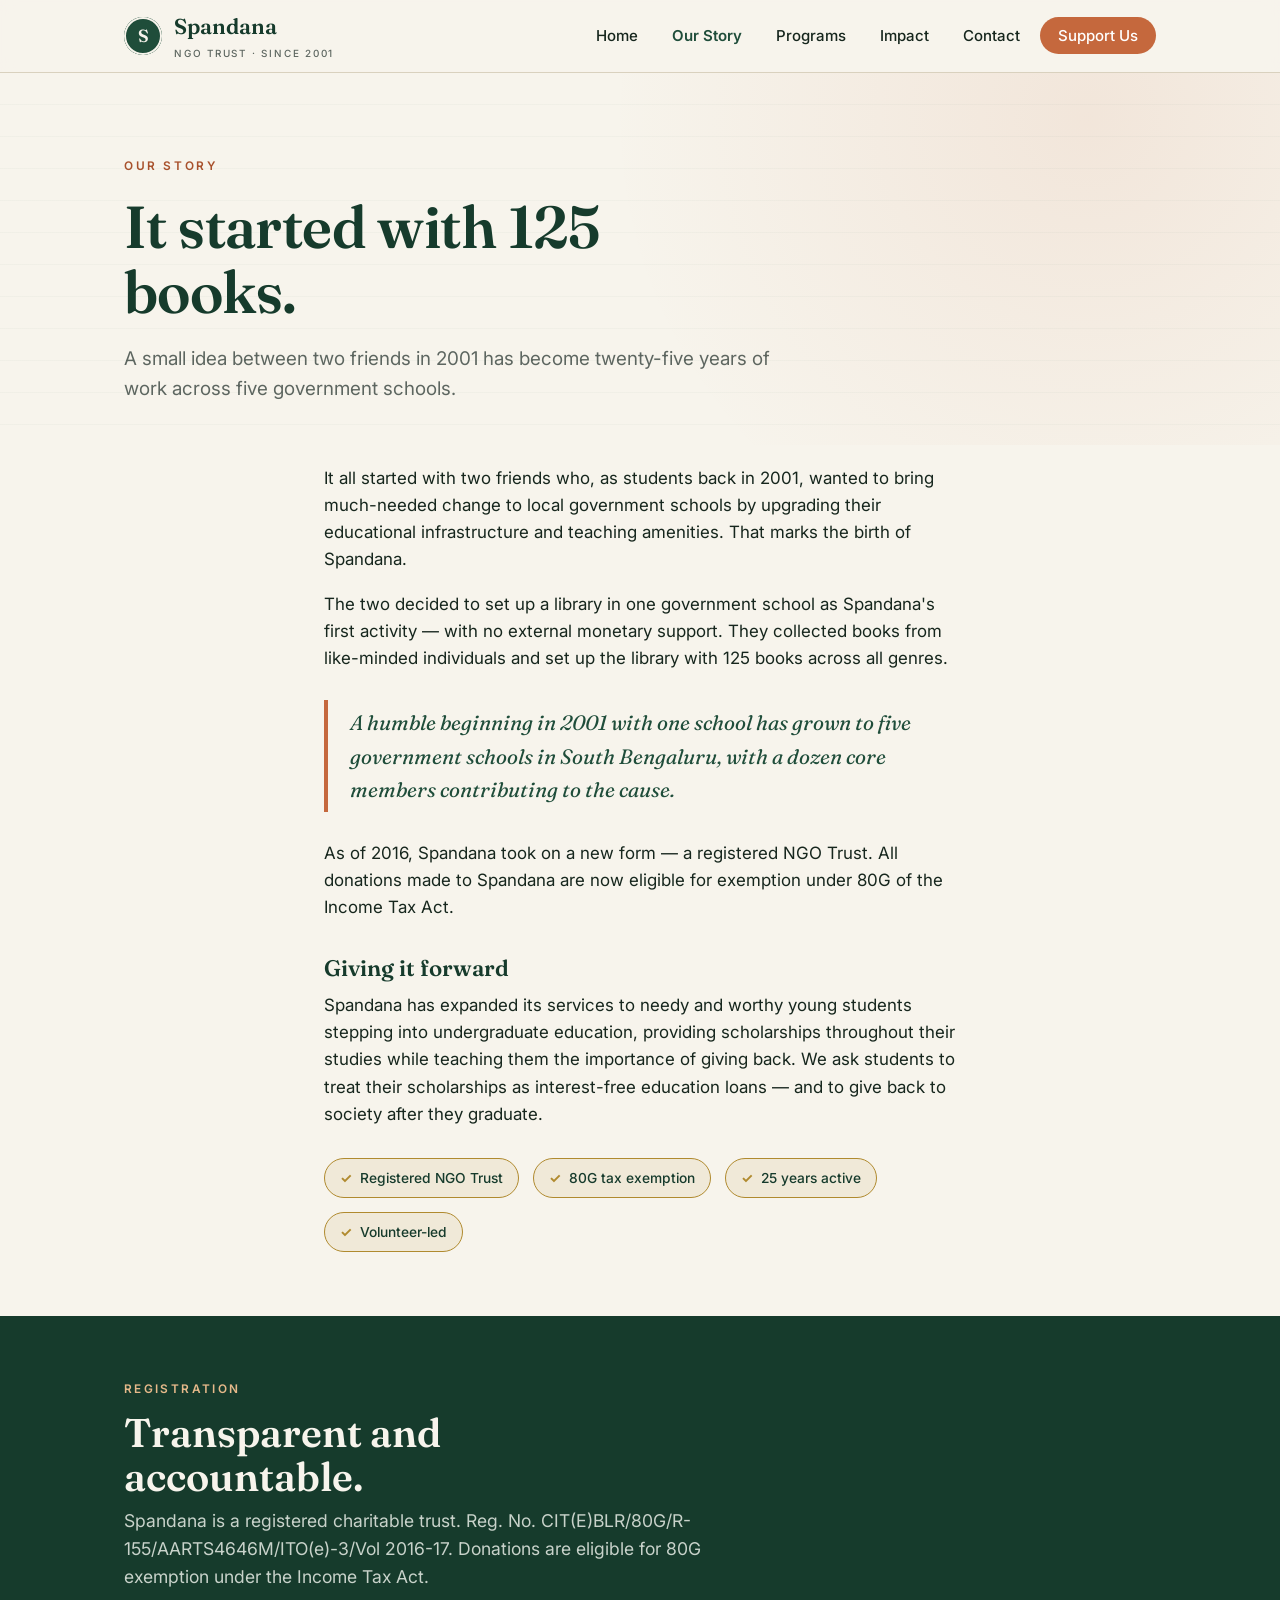
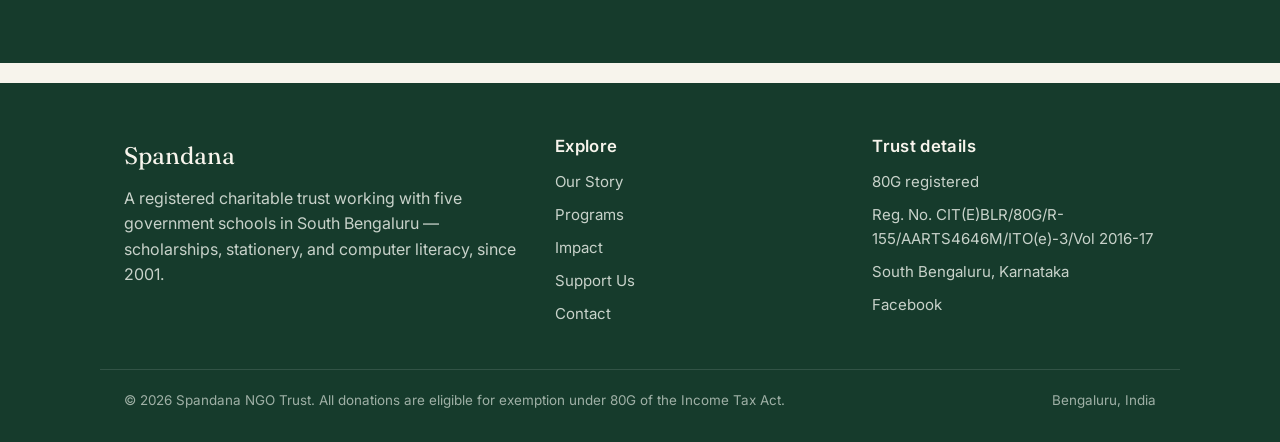
==== about.html @ 344b81bb "Add files via upload" ====
<!doctype html>
<html lang="en">
<head>
<meta charset="utf-8">
<meta name="viewport" content="width=device-width,initial-scale=1">
<title>Our Story — Spandana NGO Trust</title>
<meta name="description" content="Spandana began in 2001 when two friends set up a library of 125 books in a government school. Twenty-five years on, it works across five schools in South Bengaluru.">
<link rel="canonical" href="https://www.spandana.ngo/about.html">
<meta property="og:type" content="website">
<meta property="og:title" content="Our Story — Spandana NGO Trust">
<meta property="og:description" content="Spandana began in 2001 when two friends set up a library of 125 books in a government school. Twenty-five years on, it works across five schools in South Bengaluru.">
<meta property="og:url" content="https://www.spandana.ngo/about.html">
<meta property="og:site_name" content="Spandana NGO Trust">
<meta name="twitter:card" content="summary_large_image">
<link rel="preconnect" href="https://fonts.googleapis.com">
<link rel="preconnect" href="https://fonts.gstatic.com" crossorigin>
<link href="https://fonts.googleapis.com/css2?family=Fraunces:opsz,wght@9..144,500;9..144,600;9..144,600&family=Inter:wght@400;500;600&display=swap" rel="stylesheet">
<link rel="stylesheet" href="css/style.css">
<script type="application/ld+json">
{
  "@context":"https://schema.org",
  "@type":"NGO",
  "name":"Spandana NGO Trust",
  "alternateName":"Spandana",
  "url":"https://www.spandana.ngo",
  "foundingDate":"2001",
  "description":"Spandana is a registered charitable trust supporting underprivileged students in five government schools in South Bengaluru through scholarships, stationery, and computer literacy programs since 2001.",
  "areaServed":{"@type":"Place","name":"South Bengaluru, Karnataka, India"},
  "knowsAbout":["Education","Scholarships","Computer Literacy","Government Schools"],
  "address":{"@type":"PostalAddress","addressLocality":"Bengaluru","addressRegion":"Karnataka","addressCountry":"IN"}
}
</script>
<!-- Cloudflare Web Analytics: paste your token snippet here before going live -->
</head>
<body>
<a class="skip" href="#main">Skip to content</a><header class="site-head">
  <div class="wrap nav">
    <a class="brand" href="index.html">
      <span class="mark" aria-hidden="true">S</span>
      <span>Spandana<small>NGO Trust · since 2001</small></span>
    </a>
    <button class="burger" aria-label="Menu" aria-expanded="false" aria-controls="menu">☰</button>
    <ul class="menu" id="menu">
      <li><a href="index.html">Home</a></li>
      <li><a href="about.html" class="active">Our Story</a></li>
      <li><a href="programs.html">Programs</a></li>
      <li><a href="impact.html">Impact</a></li>
      <li><a href="contact.html">Contact</a></li>
      <li><a class="give" href="support.html">Support Us</a></li>
    </ul>
  </div>
</header><main id="main"><section class="hero" style="padding-bottom:40px">
  <div class="wrap">
    <p class="eyebrow">Our Story</p>
    <h1>It started with 125 books.</h1>
    <p class="lead">A small idea between two friends in 2001 has become twenty-five years of work across five government schools.</p>
  </div>
</section>

<section style="padding-top:20px">
  <div class="wrap prose">
    <p>It all started with two friends who, as students back in 2001, wanted to bring much-needed change to local government schools by upgrading their educational infrastructure and teaching amenities. That marks the birth of Spandana.</p>
    <p>The two decided to set up a library in one government school as Spandana's first activity — with no external monetary support. They collected books from like-minded individuals and set up the library with 125 books across all genres.</p>
    <div class="pull">A humble beginning in 2001 with one school has grown to five government schools in South Bengaluru, with a dozen core members contributing to the cause.</div>
    <p>As of 2016, Spandana took on a new form — a registered NGO Trust. All donations made to Spandana are now eligible for exemption under 80G of the Income Tax Act.</p>
    <h3>Giving it forward</h3>
    <p>Spandana has expanded its services to needy and worthy young students stepping into undergraduate education, providing scholarships throughout their studies while teaching them the importance of giving back. We ask students to treat their scholarships as interest-free education loans — and to give back to society after they graduate.</p>

    <div class="marks">
      <span class="mark-chip">Registered NGO Trust</span>
      <span class="mark-chip">80G tax exemption</span>
      <span class="mark-chip">25 years active</span>
      <span class="mark-chip">Volunteer-led</span>
    </div>
  </div>
</section>

<section class="ink-bg">
  <div class="wrap">
    <p class="section-tag">Registration</p>
    <h2 class="title">Transparent and accountable.</h2>
    <p class="lede">Spandana is a registered charitable trust. Reg. No. CIT(E)BLR/80G/R-155/AARTS4646M/ITO(e)-3/Vol 2016-17. Donations are eligible for 80G exemption under the Income Tax Act.</p>
  </div>
</section></main><footer class="site-foot">
  <div class="wrap foot-grid">
    <div>
      <div class="foot-brand">Spandana</div>
      <p>A registered charitable trust working with five government schools in South Bengaluru — scholarships, stationery, and computer literacy, since 2001.</p>
    </div>
    <div>
      <h4>Explore</h4>
      <ul>
        <li><a href="about.html">Our Story</a></li>
        <li><a href="programs.html">Programs</a></li>
        <li><a href="impact.html">Impact</a></li>
        <li><a href="support.html">Support Us</a></li>
        <li><a href="contact.html">Contact</a></li>
      </ul>
    </div>
    <div>
      <h4>Trust details</h4>
      <ul>
        <li>80G registered</li>
        <li>Reg. No. CIT(E)BLR/80G/R-155/AARTS4646M/ITO(e)-3/Vol 2016-17</li>
        <li>South Bengaluru, Karnataka</li>
        <li><a href="https://www.facebook.com/NGOSpandana/">Facebook</a></li>
      </ul>
    </div>
  </div>
  <div class="wrap foot-bottom">
    <span>© 2026 Spandana NGO Trust. All donations are eligible for exemption under 80G of the Income Tax Act.</span>
    <span>Bengaluru, India</span>
  </div>
</footer>
<script src="js/main.js"></script>
</body></html>
---- css/style.css ----
/* ===========================================================
   Spandana NGO Trust — shared styles
   Palette: ink green, chalk cream, terracotta clay, trust gold
   Display: Fraunces  |  Body: Inter
   =========================================================== */

:root{
  --ink:#16261d;
  --green:#1f4d3a;
  --green-deep:#163b2c;
  --cream:#f7f4ec;
  --cream-2:#efe9db;
  --clay:#c5683d;
  --clay-deep:#a8512c;
  --gold:#b08a2e;
  --line:#d9d1be;
  --muted:#5d6660;
  --white:#ffffff;
  --maxw:1080px;
  --r:14px;
}

*{box-sizing:border-box;margin:0;padding:0}
html{scroll-behavior:smooth}
body{
  font-family:'Inter',system-ui,-apple-system,sans-serif;
  color:var(--ink);
  background:var(--cream);
  line-height:1.6;
  -webkit-font-smoothing:antialiased;
}
h1,h2,h3,h4{font-family:'Fraunces',Georgia,serif;line-height:1.1;font-weight:600;color:var(--green-deep)}
a{color:var(--clay-deep);text-decoration:none}
a:hover{text-decoration:underline}
img{max-width:100%;display:block}
.wrap{max-width:var(--maxw);margin:0 auto;padding:0 24px}

/* ---------- skip + focus ---------- */
.skip{position:absolute;left:-999px;top:0;background:var(--green);color:#fff;padding:10px 16px;z-index:200}
.skip:focus{left:8px;top:8px}
a:focus-visible,button:focus-visible{outline:3px solid var(--clay);outline-offset:2px}

/* ---------- header ---------- */
.site-head{
  position:sticky;top:0;z-index:100;
  background:rgba(247,244,236,.92);
  backdrop-filter:blur(8px);
  border-bottom:1px solid var(--line);
}
.nav{display:flex;align-items:center;justify-content:space-between;height:72px}
.brand{display:flex;align-items:center;gap:12px;font-family:'Fraunces',serif;font-weight:600;font-size:1.35rem;color:var(--green-deep)}
.brand:hover{text-decoration:none}
.brand .mark{
  width:38px;height:38px;border-radius:50%;
  background:var(--green);color:var(--cream);
  display:grid;place-items:center;font-size:1.1rem;flex:none;
  box-shadow:inset 0 0 0 2px var(--cream),inset 0 0 0 3px var(--green);
}
.brand small{display:block;font-family:'Inter',sans-serif;font-weight:500;font-size:.62rem;letter-spacing:.18em;text-transform:uppercase;color:var(--muted);margin-top:2px}
.menu{display:flex;gap:6px;align-items:center;list-style:none}
.menu a{
  color:var(--ink);font-weight:500;font-size:.94rem;
  padding:8px 14px;border-radius:8px;
}
.menu a:hover{background:var(--cream-2);text-decoration:none}
.menu a.active{color:var(--green);font-weight:600}
.menu .give{background:var(--clay);color:#fff;padding:9px 18px;border-radius:999px}
.menu .give:hover{background:var(--clay-deep);text-decoration:none}
.burger{display:none;background:none;border:1px solid var(--line);border-radius:8px;padding:8px 10px;cursor:pointer;font-size:1.1rem}

@media(max-width:760px){
  .burger{display:block}
  .menu{
    position:absolute;top:72px;left:0;right:0;
    flex-direction:column;align-items:stretch;gap:2px;
    background:var(--cream);border-bottom:1px solid var(--line);
    padding:12px 24px 18px;display:none;
  }
  .menu.open{display:flex}
  .menu a{padding:12px 10px}
  .menu .give{text-align:center;margin-top:6px}
}

/* ---------- hero ---------- */
.hero{position:relative;padding:84px 0 72px;overflow:hidden}
.hero::before{
  content:"";position:absolute;inset:0;
  background:
    repeating-linear-gradient(transparent,transparent 31px,rgba(31,77,58,.06) 32px),
    radial-gradient(circle at 85% 12%,rgba(197,104,61,.10),transparent 42%);
  pointer-events:none;
}
.eyebrow{
  font-size:.74rem;letter-spacing:.22em;text-transform:uppercase;
  color:var(--clay-deep);font-weight:600;margin-bottom:18px;
}
.hero h1{font-size:clamp(2.3rem,5.4vw,3.7rem);max-width:16ch;letter-spacing:-.01em}
.hero p.lead{font-size:1.18rem;color:var(--muted);max-width:54ch;margin-top:20px}
.hero-cta{display:flex;gap:14px;flex-wrap:wrap;margin-top:32px}

/* founding stamp */
.stamp{
  margin-top:46px;display:inline-flex;align-items:center;gap:16px;
  border:2px dashed var(--gold);border-radius:var(--r);
  padding:14px 20px;background:rgba(176,138,46,.06);
}
.stamp b{font-family:'Fraunces',serif;font-size:2rem;color:var(--green);line-height:1}
.stamp span{font-size:.86rem;color:var(--muted);max-width:24ch}

/* ---------- buttons ---------- */
.btn{
  display:inline-block;font-weight:600;font-size:.98rem;
  padding:13px 26px;border-radius:999px;cursor:pointer;border:2px solid transparent;
  transition:transform .12s ease,background .15s ease;
}
.btn:hover{text-decoration:none;transform:translateY(-1px)}
.btn-primary{background:var(--clay);color:#fff}
.btn-primary:hover{background:var(--clay-deep)}
.btn-ghost{background:transparent;border-color:var(--green);color:var(--green)}
.btn-ghost:hover{background:var(--green);color:var(--cream)}

/* ---------- sections ---------- */
section{padding:64px 0}
.section-tag{
  font-size:.74rem;letter-spacing:.2em;text-transform:uppercase;
  color:var(--clay-deep);font-weight:600;margin-bottom:12px;
}
h2.title{font-size:clamp(1.8rem,3.8vw,2.5rem);max-width:20ch;margin-bottom:8px}
.lede{font-size:1.1rem;color:var(--muted);max-width:60ch;margin-bottom:8px}

.alt{background:var(--cream-2)}
.ink-bg{background:var(--green-deep);color:var(--cream)}
.ink-bg h2,.ink-bg h3{color:var(--cream)}
.ink-bg .section-tag{color:#e6b98a}
.ink-bg .lede{color:#c8d2ca}

/* ---------- stat band ---------- */
.stats{display:grid;grid-template-columns:repeat(4,1fr);gap:20px;margin-top:8px}
.stat{
  background:var(--cream);border:1px solid var(--line);border-radius:var(--r);
  padding:26px 20px;text-align:center;
}
.ink-bg .stat{background:rgba(255,255,255,.05);border-color:rgba(255,255,255,.14)}
.stat b{display:block;font-family:'Fraunces',serif;font-size:2.5rem;color:var(--clay);line-height:1}
.ink-bg .stat b{color:#e6975f}
.stat span{display:block;font-size:.9rem;color:var(--muted);margin-top:8px}
.ink-bg .stat span{color:#c8d2ca}
@media(max-width:680px){.stats{grid-template-columns:repeat(2,1fr)}}

/* ---------- cards ---------- */
.grid{display:grid;gap:24px;margin-top:36px}
.grid.c3{grid-template-columns:repeat(3,1fr)}
.grid.c2{grid-template-columns:repeat(2,1fr)}
@media(max-width:820px){.grid.c3,.grid.c2{grid-template-columns:1fr}}
.card{
  background:var(--cream);border:1px solid var(--line);border-radius:var(--r);
  padding:30px 26px;position:relative;
}
.card .num{
  font-family:'Fraunces',serif;font-size:.95rem;color:var(--clay);
  border:1.5px solid var(--clay);border-radius:50%;width:34px;height:34px;
  display:grid;place-items:center;margin-bottom:18px;font-weight:600;
}
.card h3{font-size:1.3rem;margin-bottom:10px}
.card p{color:var(--muted);font-size:.97rem}

/* ---------- story / prose ---------- */
.prose{max-width:68ch}
.prose p{margin-bottom:18px;font-size:1.06rem}
.prose h3{font-size:1.4rem;margin:34px 0 12px}
.pull{
  border-left:4px solid var(--clay);padding:6px 0 6px 22px;margin:28px 0;
  font-family:'Fraunces',serif;font-size:1.3rem;color:var(--green);font-style:italic;
}

/* ---------- story cards (impact) ---------- */
.story{
  background:var(--cream);border:1px solid var(--line);border-radius:var(--r);
  padding:28px;border-top:4px solid var(--clay);
}
.story h3{font-size:1.2rem;margin-bottom:6px}
.story .who{font-size:.8rem;letter-spacing:.12em;text-transform:uppercase;color:var(--clay-deep);font-weight:600;margin-bottom:14px}
.story p{color:var(--muted);font-size:.98rem}

/* ---------- support ---------- */
.support-grid{display:grid;grid-template-columns:1fr 1fr;gap:30px;margin-top:36px}
@media(max-width:820px){.support-grid{grid-template-columns:1fr}}
.panel{background:var(--cream);border:1px solid var(--line);border-radius:var(--r);padding:32px}
.panel h3{font-size:1.35rem;margin-bottom:14px}
.qr-slot{
  border:2px dashed var(--line);border-radius:var(--r);
  aspect-ratio:1;max-width:230px;display:grid;place-items:center;
  text-align:center;color:var(--muted);font-size:.85rem;padding:20px;margin:18px 0;
  background:var(--cream-2);
}
.detail{display:flex;justify-content:space-between;gap:16px;padding:11px 0;border-bottom:1px dotted var(--line);font-size:.96rem}
.detail:last-child{border-bottom:0}
.detail b{color:var(--ink)}

/* ---------- callout ---------- */
.callout{
  background:var(--green-deep);color:var(--cream);border-radius:var(--r);
  padding:40px;text-align:center;margin-top:10px;
}
.callout h2{color:var(--cream);font-size:clamp(1.6rem,3.4vw,2.2rem);max-width:22ch;margin:0 auto 14px}
.callout p{color:#c8d2ca;max-width:50ch;margin:0 auto 24px}

/* ---------- trust marks ---------- */
.marks{display:flex;flex-wrap:wrap;gap:14px;margin-top:30px}
.mark-chip{
  display:inline-flex;align-items:center;gap:8px;
  background:rgba(176,138,46,.1);border:1px solid var(--gold);
  color:var(--green-deep);font-size:.86rem;font-weight:500;
  padding:8px 15px;border-radius:999px;
}
.mark-chip::before{content:"✓";color:var(--gold);font-weight:700}

/* ---------- contact form ---------- */
form .row{display:grid;grid-template-columns:1fr 1fr;gap:18px}
@media(max-width:620px){form .row{grid-template-columns:1fr}}
label{display:block;font-size:.86rem;font-weight:600;margin:16px 0 6px}
input,textarea{
  width:100%;font-family:inherit;font-size:1rem;color:var(--ink);
  padding:12px 14px;border:1px solid var(--line);border-radius:10px;background:var(--white);
}
input:focus,textarea:focus{outline:none;border-color:var(--clay)}

/* ---------- footer ---------- */
.site-foot{background:var(--green-deep);color:#c8d2ca;padding:54px 0 30px;margin-top:20px}
.foot-grid{display:grid;grid-template-columns:1.4fr 1fr 1fr;gap:34px}
@media(max-width:760px){.foot-grid{grid-template-columns:1fr;gap:24px}}
.site-foot h4{color:var(--cream);font-size:1.05rem;margin-bottom:14px;font-family:'Inter',sans-serif;font-weight:600;letter-spacing:.02em}
.site-foot a{color:#c8d2ca}
.site-foot a:hover{color:#fff}
.site-foot ul{list-style:none}
.site-foot li{margin-bottom:9px;font-size:.94rem}
.foot-brand{font-family:'Fraunces',serif;font-size:1.5rem;color:var(--cream);margin-bottom:10px}
.foot-bottom{border-top:1px solid rgba(255,255,255,.12);margin-top:34px;padding-top:20px;font-size:.84rem;color:#9fb0a6;display:flex;justify-content:space-between;flex-wrap:wrap;gap:10px}

/* reduced motion */
@media(prefers-reduced-motion:reduce){*{scroll-behavior:auto!important;transition:none!important}}
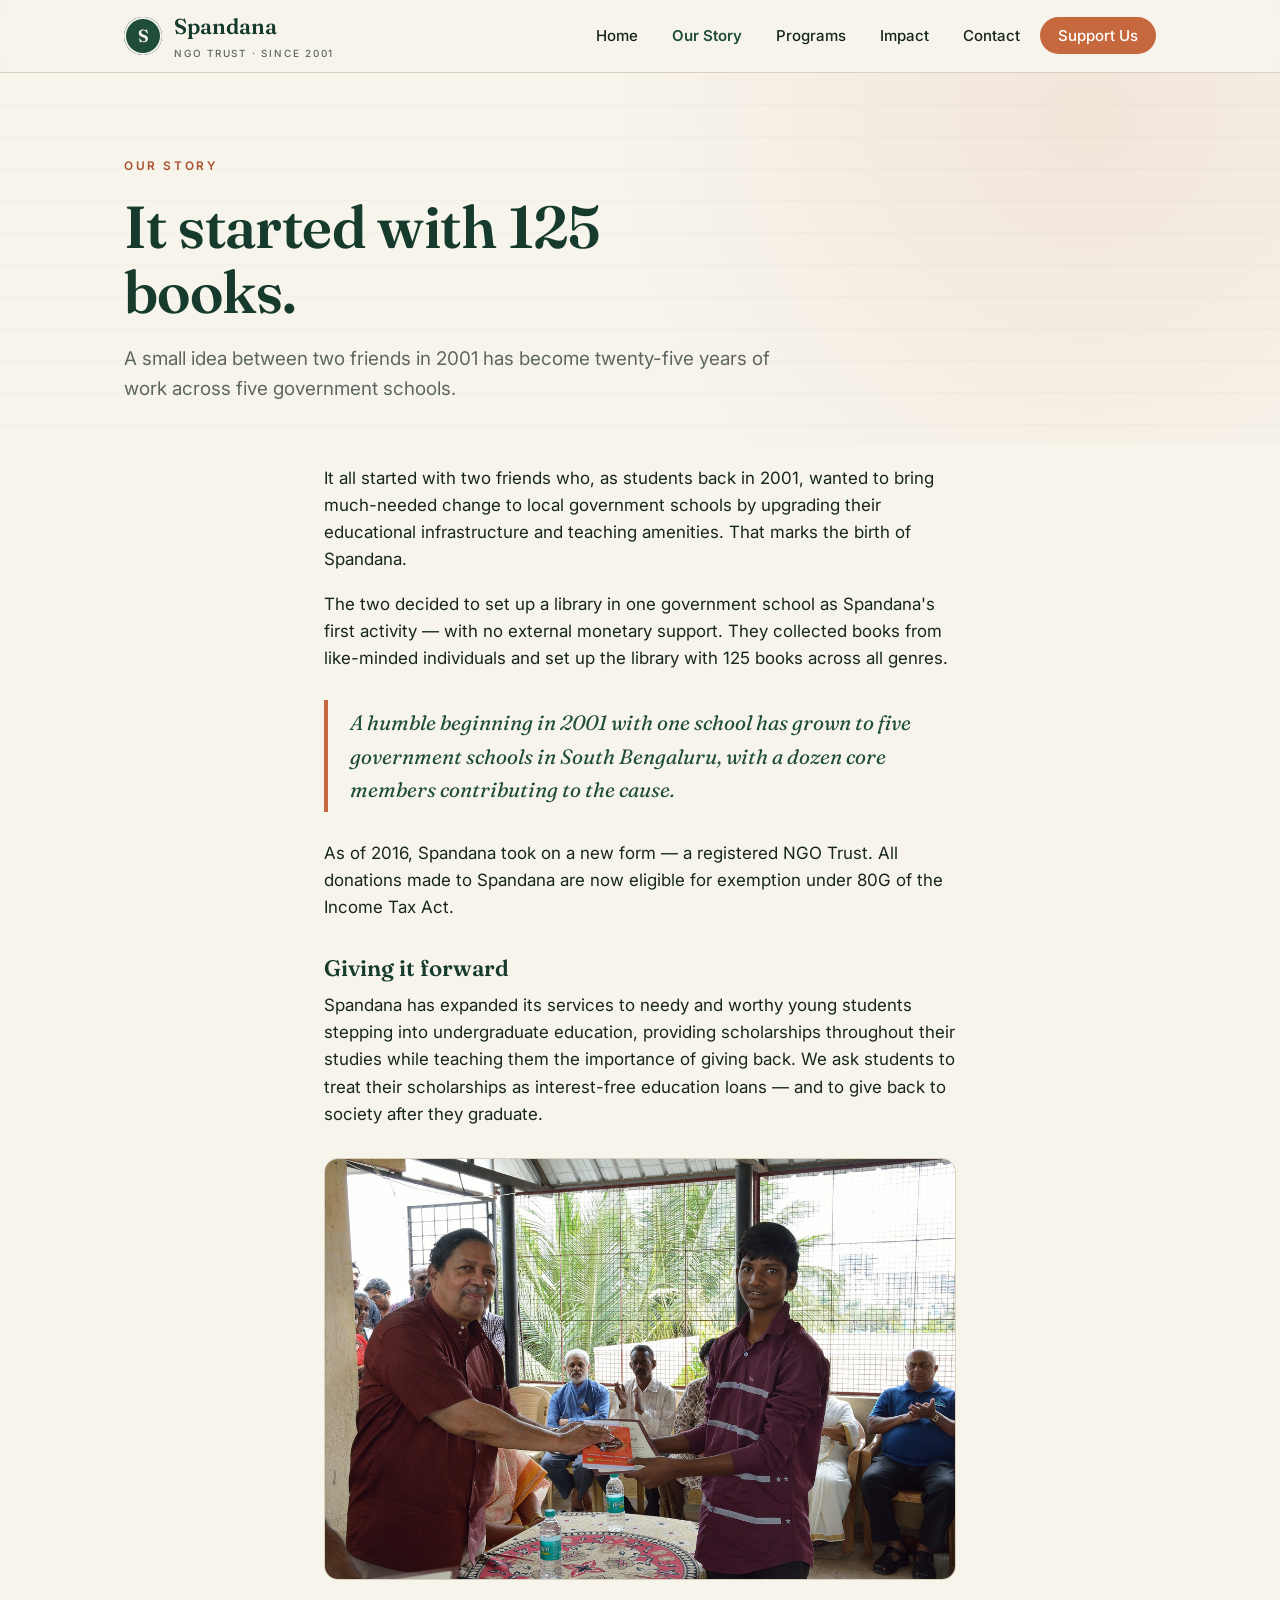
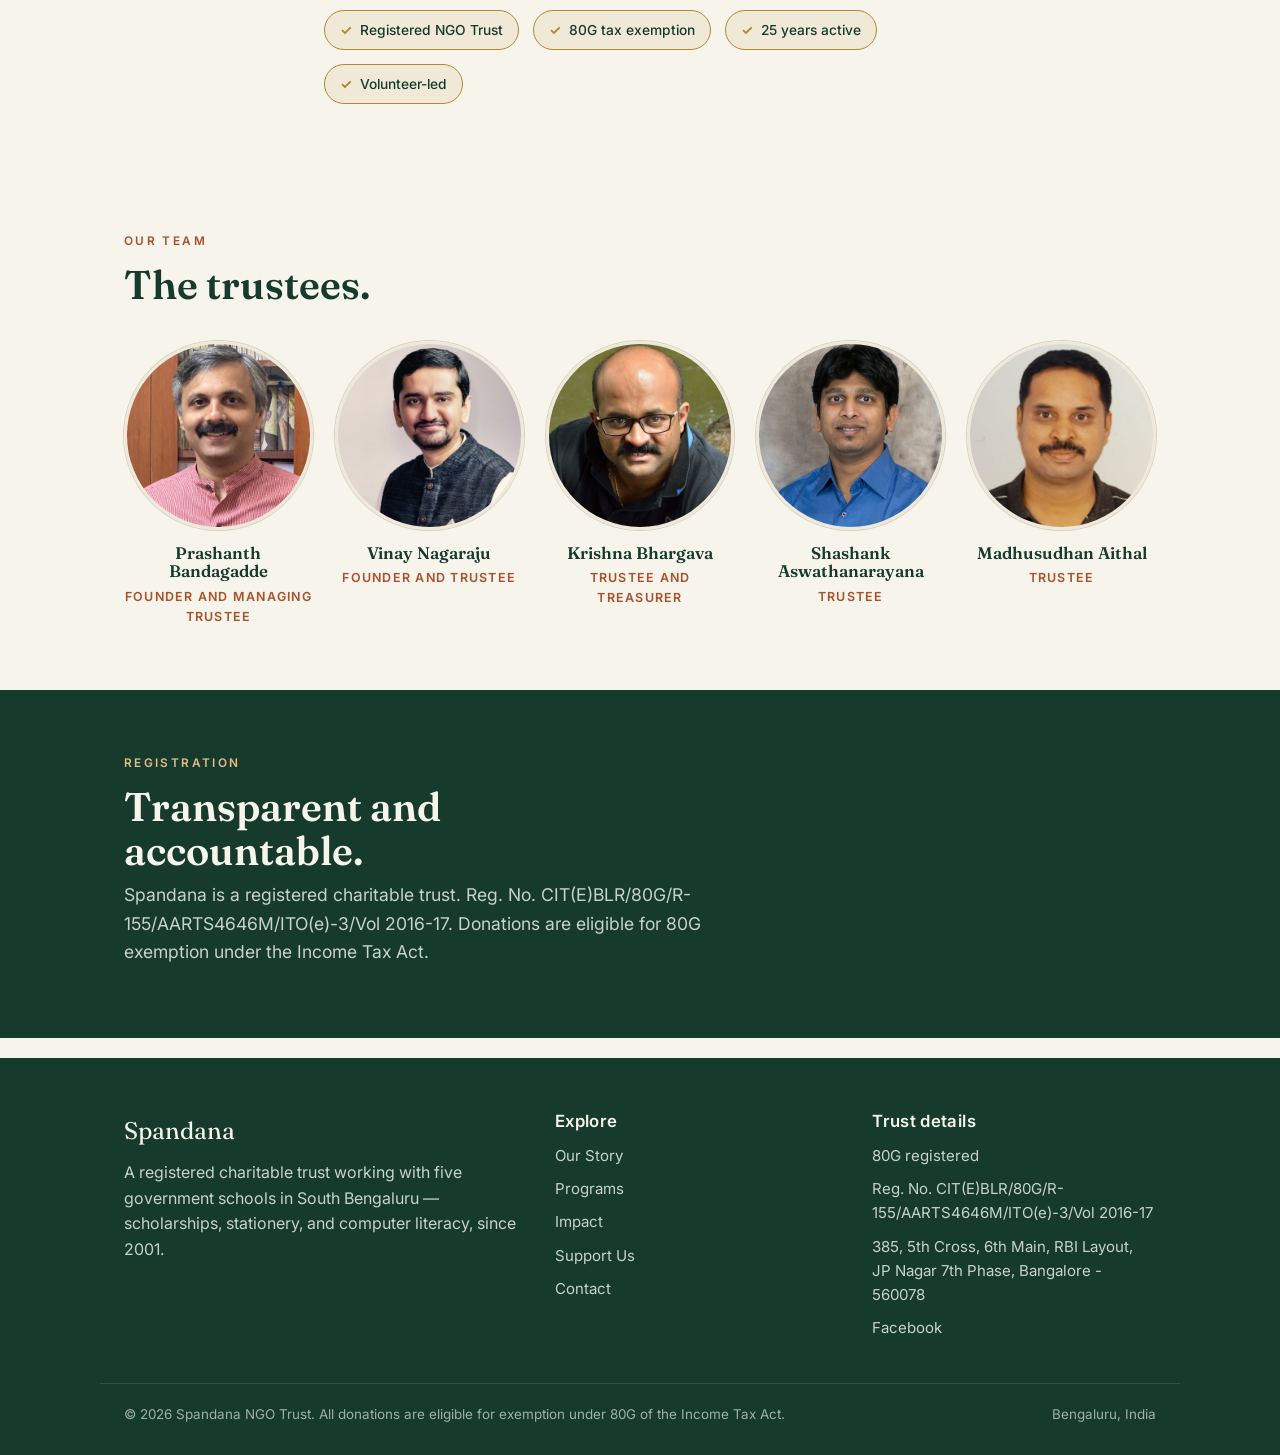
==== commit 520e26f7: "Fill in site: photos, trustees, address, Chiguru awards, OG image" ====
--- a/about.html
+++ b/about.html
@@ -11,6 +11,9 @@
 <meta property="og:description" content="Spandana began in 2001 when two friends set up a library of 125 books in a government school. Twenty-five years on, it works across five schools in South Bengaluru.">
 <meta property="og:url" content="https://www.spandana.ngo/about.html">
 <meta property="og:site_name" content="Spandana NGO Trust">
+<meta property="og:image" content="https://www.spandana.ngo/images/og.jpg">
+<meta property="og:image:alt" content="Students at a Spandana award ceremony in a Bengaluru government school">
+<meta name="twitter:image" content="https://www.spandana.ngo/images/og.jpg">
 <meta name="twitter:card" content="summary_large_image">
 <link rel="preconnect" href="https://fonts.googleapis.com">
 <link rel="preconnect" href="https://fonts.gstatic.com" crossorigin>
@@ -27,10 +30,10 @@
   "description":"Spandana is a registered charitable trust supporting underprivileged students in five government schools in South Bengaluru through scholarships, stationery, and computer literacy programs since 2001.",
   "areaServed":{"@type":"Place","name":"South Bengaluru, Karnataka, India"},
   "knowsAbout":["Education","Scholarships","Computer Literacy","Government Schools"],
-  "address":{"@type":"PostalAddress","addressLocality":"Bengaluru","addressRegion":"Karnataka","addressCountry":"IN"}
+  "address":{"@type":"PostalAddress","streetAddress":"385, 5th Cross, 6th Main, RBI Layout, JP Nagar 7th Phase","postalCode":"560078","addressLocality":"Bengaluru","addressRegion":"Karnataka","addressCountry":"IN"}
 }
 </script>
-<!-- Cloudflare Web Analytics: paste your token snippet here before going live -->
+<!-- Cloudflare Web Analytics --><script defer src='https://static.cloudflareinsights.com/beacon.min.js' data-cf-beacon='{"token": "1fd75a26264e45e386c52f43f9e075ce"}'></script><!-- End Cloudflare Web Analytics -->
 </head>
 <body>
 <a class="skip" href="#main">Skip to content</a><header class="site-head">
@@ -66,11 +69,26 @@
     <h3>Giving it forward</h3>
     <p>Spandana has expanded its services to needy and worthy young students stepping into undergraduate education, providing scholarships throughout their studies while teaching them the importance of giving back. We ask students to treat their scholarships as interest-free education loans — and to give back to society after they graduate.</p>
 
+    <figure class="photo" style="margin:30px 0 0"><img src="images/professional.jpg" alt="A scholarship being handed to a student" loading="lazy" width="1200" height="800"></figure>
     <div class="marks">
       <span class="mark-chip">Registered NGO Trust</span>
       <span class="mark-chip">80G tax exemption</span>
       <span class="mark-chip">25 years active</span>
       <span class="mark-chip">Volunteer-led</span>
+    </div>
+  </div>
+</section>
+
+<section>
+  <div class="wrap">
+    <p class="section-tag">Our team</p>
+    <h2 class="title">The trustees.</h2>
+    <div class="team">
+      <div class="member"><img src="images/prashanth.jpg" alt="Prashanth Bandagadde" loading="lazy" width="900" height="900"><h3>Prashanth Bandagadde</h3><p>Founder and Managing Trustee</p></div>
+      <div class="member"><img src="images/vinay.jpg" alt="Vinay Nagaraju" loading="lazy" width="900" height="900"><h3>Vinay Nagaraju</h3><p>Founder and Trustee</p></div>
+      <div class="member"><img src="images/krishna.jpg" alt="Krishna Bhargava" loading="lazy" width="900" height="900"><h3>Krishna Bhargava</h3><p>Trustee and Treasurer</p></div>
+      <div class="member"><img src="images/shashank.jpg" alt="Shashank Aswathanarayana" loading="lazy" width="600" height="600"><h3>Shashank Aswathanarayana</h3><p>Trustee</p></div>
+      <div class="member"><img src="images/madhu.jpg" alt="Madhusudhan Aithal" loading="lazy" width="900" height="900"><h3>Madhusudhan Aithal</h3><p>Trustee</p></div>
     </div>
   </div>
 </section>
@@ -102,7 +120,7 @@
       <ul>
         <li>80G registered</li>
         <li>Reg. No. CIT(E)BLR/80G/R-155/AARTS4646M/ITO(e)-3/Vol 2016-17</li>
-        <li>South Bengaluru, Karnataka</li>
+        <li>385, 5th Cross, 6th Main, RBI Layout, JP Nagar 7th Phase, Bangalore - 560078</li>
         <li><a href="https://www.facebook.com/NGOSpandana/">Facebook</a></li>
       </ul>
     </div>
--- a/css/style.css
+++ b/css/style.css
@@ -239,3 +239,19 @@
 
 /* reduced motion */
 @media(prefers-reduced-motion:reduce){*{scroll-behavior:auto!important;transition:none!important}}
+
+/* ---------- photos ---------- */
+.photo{border-radius:var(--r);overflow:hidden;background:var(--cream-2);border:1px solid var(--line)}
+.photo img{width:100%;height:auto;object-fit:cover;aspect-ratio:3/2}
+.card .photo{margin:-8px -8px 18px;border-radius:10px}
+.gallery{display:grid;grid-template-columns:repeat(3,1fr);gap:14px;margin-top:30px}
+.gallery figure{margin:0}
+.gallery img{width:100%;height:auto;aspect-ratio:3/2;object-fit:cover;border-radius:10px;border:1px solid var(--line)}
+@media(max-width:760px){.gallery{grid-template-columns:repeat(2,1fr)}}
+.team{display:grid;grid-template-columns:repeat(5,1fr);gap:22px;margin-top:34px}
+.member{text-align:center}
+.member img{width:100%;height:auto;aspect-ratio:1/1;object-fit:cover;border-radius:50%;border:3px solid var(--cream-2);box-shadow:0 0 0 1px var(--line)}
+.member h3{font-size:1.05rem;margin-top:14px}
+.member p{font-size:.78rem;letter-spacing:.1em;text-transform:uppercase;color:var(--clay-deep);font-weight:600;margin-top:6px}
+@media(max-width:900px){.team{grid-template-columns:repeat(3,1fr)}}
+@media(max-width:560px){.team{grid-template-columns:repeat(2,1fr);gap:18px}}
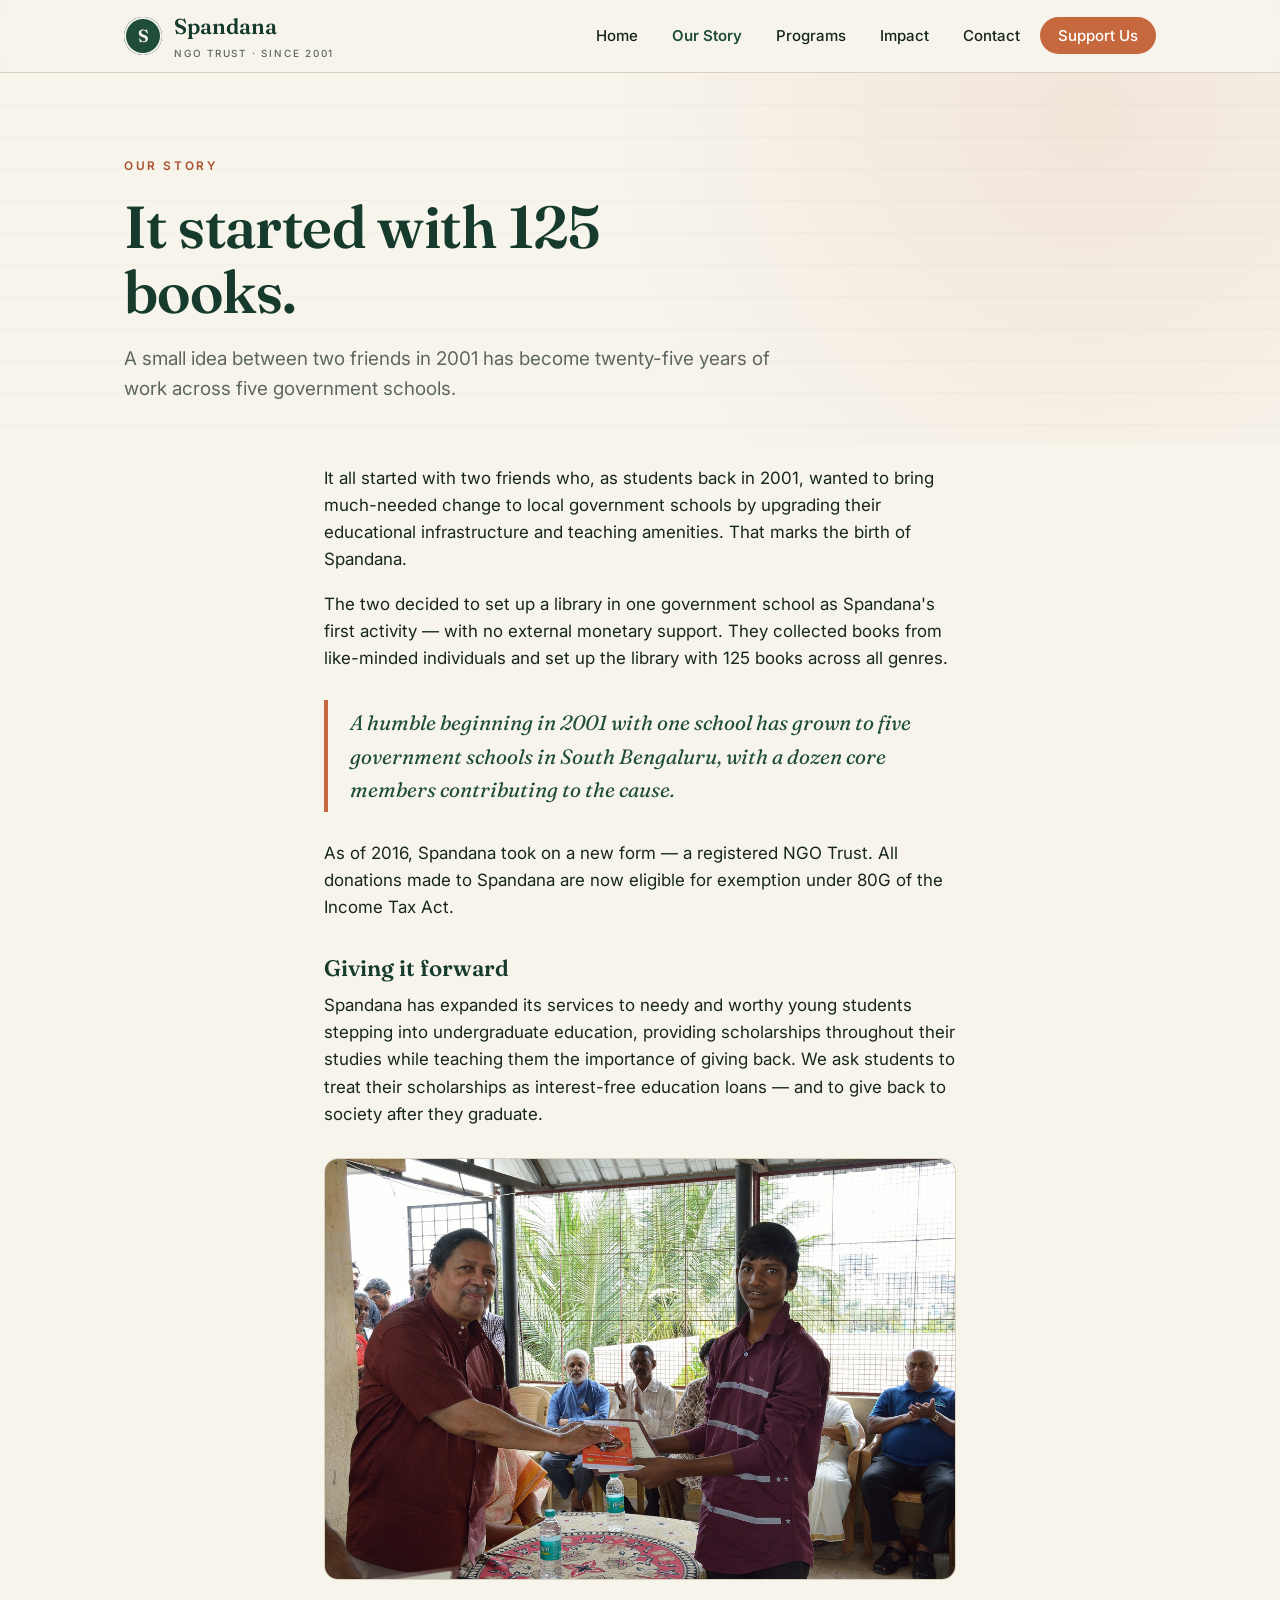
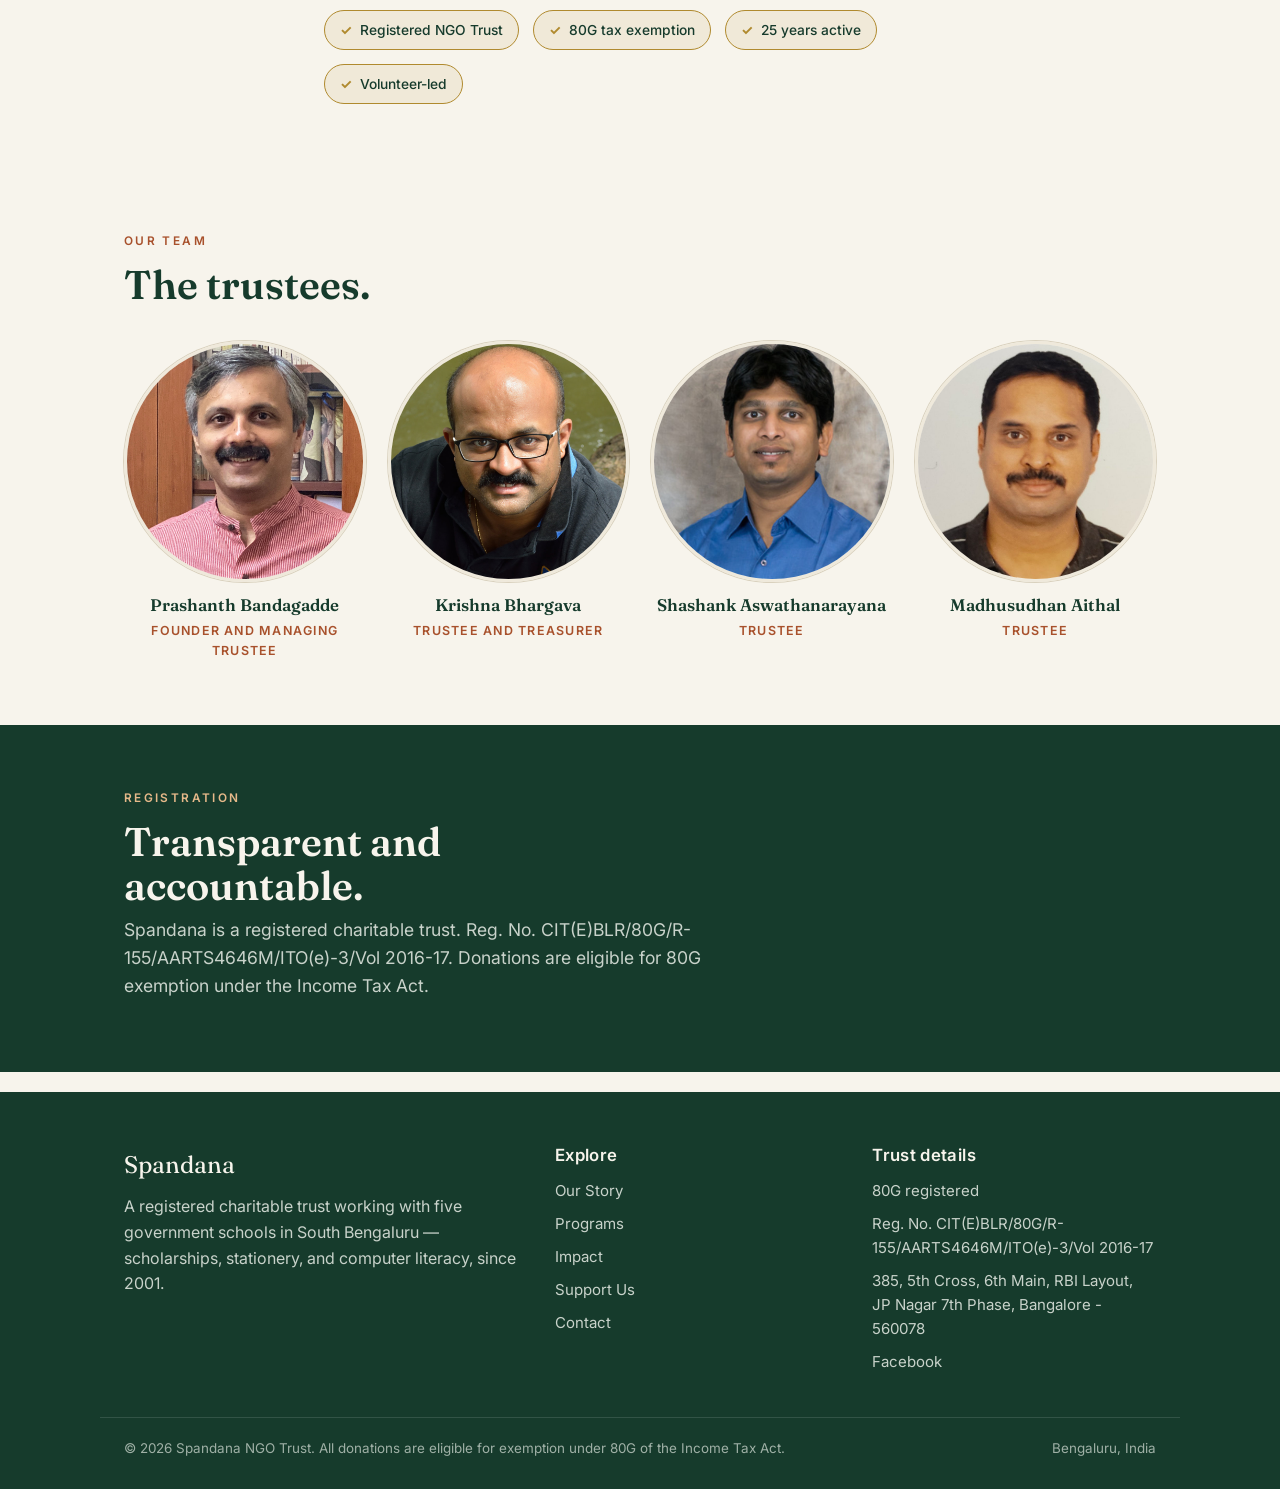
==== commit e70a414d: "Remove Vinay Nagaraju from trustees" ====
--- a/about.html
+++ b/about.html
@@ -85,7 +85,6 @@
     <h2 class="title">The trustees.</h2>
     <div class="team">
       <div class="member"><img src="images/prashanth.jpg" alt="Prashanth Bandagadde" loading="lazy" width="900" height="900"><h3>Prashanth Bandagadde</h3><p>Founder and Managing Trustee</p></div>
-      <div class="member"><img src="images/vinay.jpg" alt="Vinay Nagaraju" loading="lazy" width="900" height="900"><h3>Vinay Nagaraju</h3><p>Founder and Trustee</p></div>
       <div class="member"><img src="images/krishna.jpg" alt="Krishna Bhargava" loading="lazy" width="900" height="900"><h3>Krishna Bhargava</h3><p>Trustee and Treasurer</p></div>
       <div class="member"><img src="images/shashank.jpg" alt="Shashank Aswathanarayana" loading="lazy" width="600" height="600"><h3>Shashank Aswathanarayana</h3><p>Trustee</p></div>
       <div class="member"><img src="images/madhu.jpg" alt="Madhusudhan Aithal" loading="lazy" width="900" height="900"><h3>Madhusudhan Aithal</h3><p>Trustee</p></div>
--- a/css/style.css
+++ b/css/style.css
@@ -248,10 +248,14 @@
 .gallery figure{margin:0}
 .gallery img{width:100%;height:auto;aspect-ratio:3/2;object-fit:cover;border-radius:10px;border:1px solid var(--line)}
 @media(max-width:760px){.gallery{grid-template-columns:repeat(2,1fr)}}
-.team{display:grid;grid-template-columns:repeat(5,1fr);gap:22px;margin-top:34px}
+.team{display:grid;grid-template-columns:repeat(4,1fr);gap:22px;margin-top:34px}
 .member{text-align:center}
 .member img{width:100%;height:auto;aspect-ratio:1/1;object-fit:cover;border-radius:50%;border:3px solid var(--cream-2);box-shadow:0 0 0 1px var(--line)}
 .member h3{font-size:1.05rem;margin-top:14px}
 .member p{font-size:.78rem;letter-spacing:.1em;text-transform:uppercase;color:var(--clay-deep);font-weight:600;margin-top:6px}
-@media(max-width:900px){.team{grid-template-columns:repeat(3,1fr)}}
+@media(max-width:900px){.team{grid-template-columns:repeat(2,1fr)}}
 @media(max-width:560px){.team{grid-template-columns:repeat(2,1fr);gap:18px}}
+
+.qr{margin:18px 0;max-width:230px}
+.qr img{width:100%;height:auto;border:1px solid var(--line);border-radius:var(--r);background:#fff}
+.qr figcaption{font-size:.82rem;color:var(--muted);margin-top:8px}
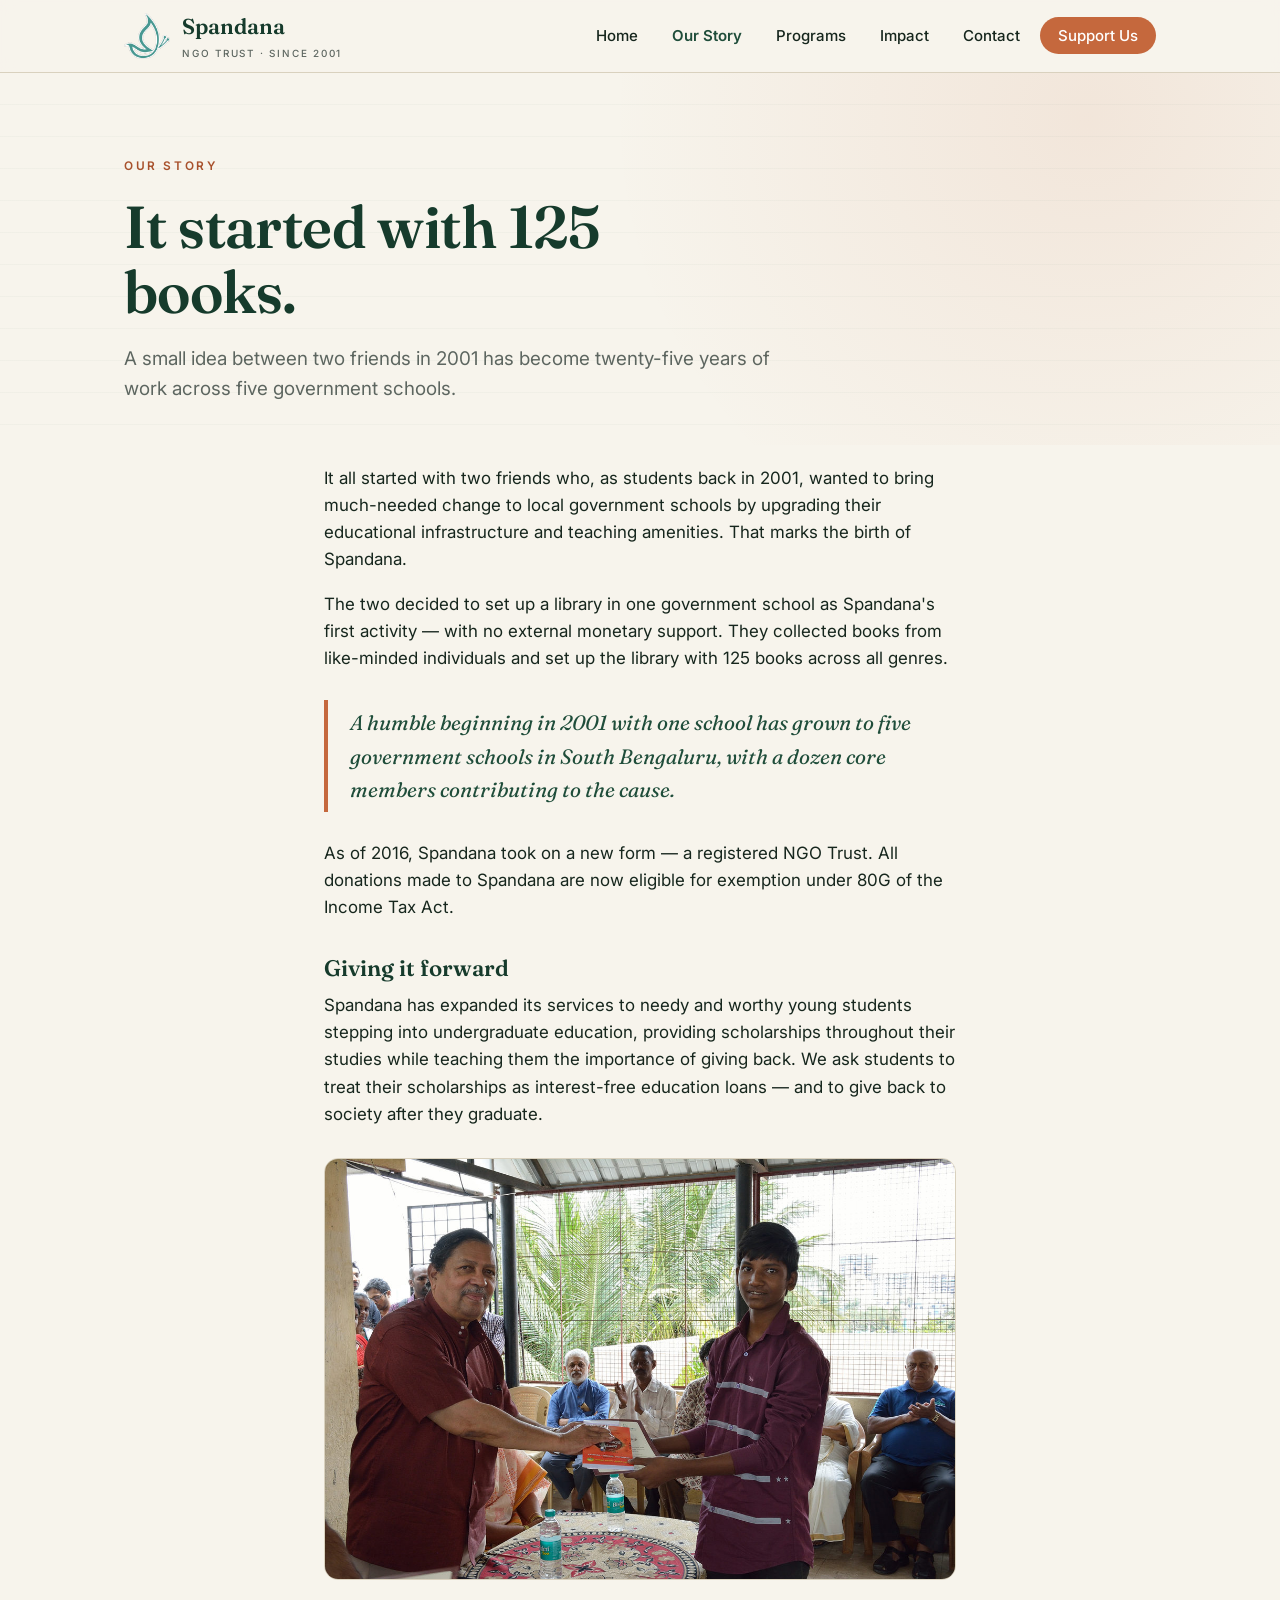
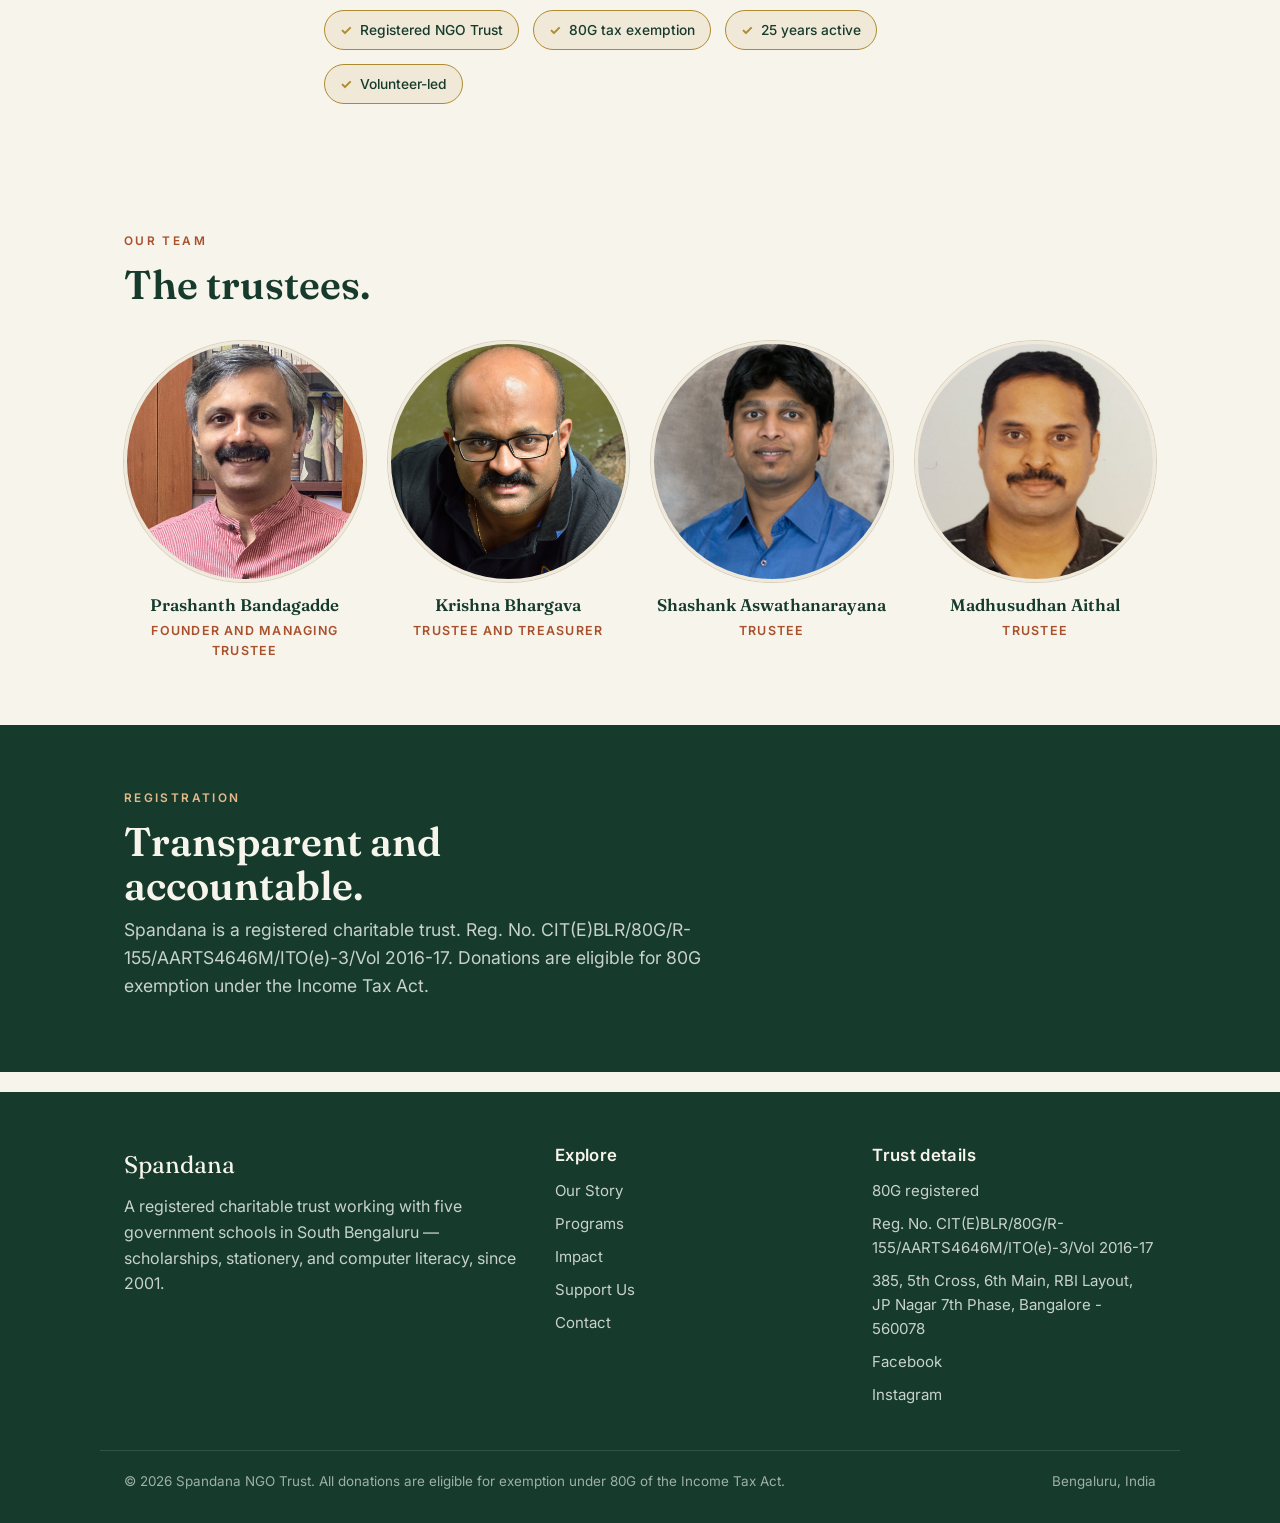
==== commit 33e0b4ab: "Real logo, favicon, contact email, Instagram link" ====
--- a/about.html
+++ b/about.html
@@ -18,6 +18,9 @@
 <link rel="preconnect" href="https://fonts.googleapis.com">
 <link rel="preconnect" href="https://fonts.gstatic.com" crossorigin>
 <link href="https://fonts.googleapis.com/css2?family=Fraunces:opsz,wght@9..144,500;9..144,600;9..144,600&family=Inter:wght@400;500;600&display=swap" rel="stylesheet">
+<link rel="icon" href="favicon.ico" sizes="any">
+<link rel="icon" type="image/png" sizes="32x32" href="images/favicon-32.png">
+<link rel="apple-touch-icon" href="images/apple-touch-icon.png">
 <link rel="stylesheet" href="css/style.css">
 <script type="application/ld+json">
 {
@@ -25,7 +28,7 @@
   "@type":"NGO",
   "name":"Spandana NGO Trust",
   "alternateName":"Spandana",
-  "url":"https://www.spandana.ngo",
+  "url":"https://www.spandana.ngo","logo":"https://www.spandana.ngo/images/logo.png","email":"spandanangoblr@gmail.com","sameAs":["https://www.facebook.com/NGOSpandana/","https://www.instagram.com/spandanango/"],
   "foundingDate":"2001",
   "description":"Spandana is a registered charitable trust supporting underprivileged students in five government schools in South Bengaluru through scholarships, stationery, and computer literacy programs since 2001.",
   "areaServed":{"@type":"Place","name":"South Bengaluru, Karnataka, India"},
@@ -39,7 +42,7 @@
 <a class="skip" href="#main">Skip to content</a><header class="site-head">
   <div class="wrap nav">
     <a class="brand" href="index.html">
-      <span class="mark" aria-hidden="true">S</span>
+      <img class="mark-img" src="images/bird.png" alt="" width="46" height="46">
       <span>Spandana<small>NGO Trust · since 2001</small></span>
     </a>
     <button class="burger" aria-label="Menu" aria-expanded="false" aria-controls="menu">☰</button>
@@ -121,6 +124,7 @@
         <li>Reg. No. CIT(E)BLR/80G/R-155/AARTS4646M/ITO(e)-3/Vol 2016-17</li>
         <li>385, 5th Cross, 6th Main, RBI Layout, JP Nagar 7th Phase, Bangalore - 560078</li>
         <li><a href="https://www.facebook.com/NGOSpandana/">Facebook</a></li>
+        <li><a href="https://www.instagram.com/spandanango/">Instagram</a></li>
       </ul>
     </div>
   </div>
--- a/css/style.css
+++ b/css/style.css
@@ -259,3 +259,5 @@
 .qr{margin:18px 0;max-width:230px}
 .qr img{width:100%;height:auto;border:1px solid var(--line);border-radius:var(--r);background:#fff}
 .qr figcaption{font-size:.82rem;color:var(--muted);margin-top:8px}
+
+.brand .mark-img{width:auto;height:46px;flex:none}
